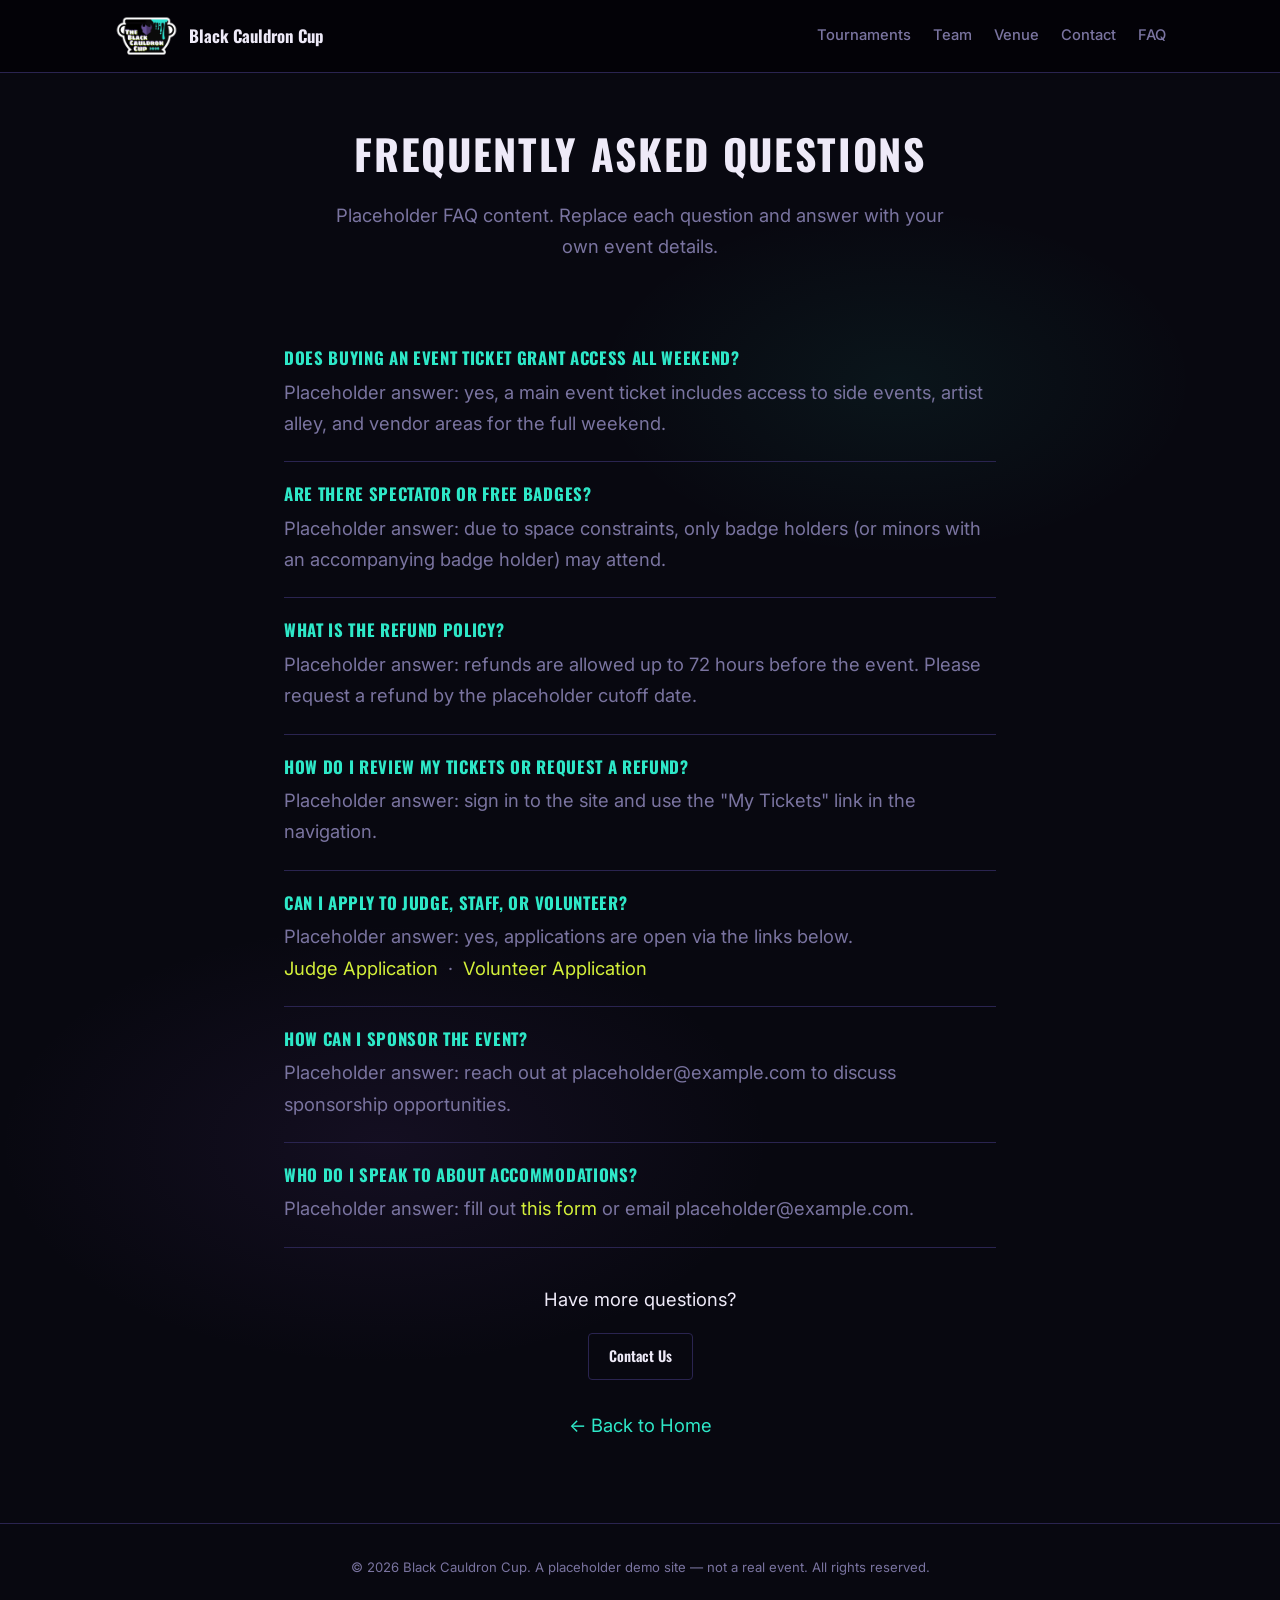
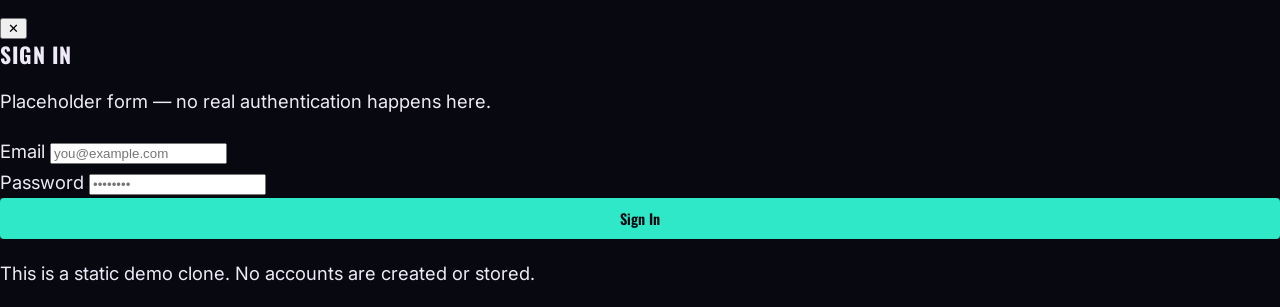
==== faq.html @ 2c7b2440 "initial commit" ====
<!DOCTYPE html>
<html lang="en">
<head>
  <meta charset="UTF-8" />
  <meta name="viewport" content="width=device-width, initial-scale=1.0" />
  <title>FAQ — Black Cauldron Cup (Placeholder Demo)</title>
  <meta name="description" content="Placeholder FAQ page for the Black Cauldron Cup demo clone site." />
  <link rel="preconnect" href="https://fonts.googleapis.com" />
  <link rel="preconnect" href="https://fonts.gstatic.com" crossorigin />
  <link href="https://fonts.googleapis.com/css2?family=Oswald:wght@400;500;600;700&family=Inter:wght@400;500;600&display=swap" rel="stylesheet" />
  <link rel="stylesheet" href="css/styles.css" />
</head>
<body>

  <header class="site-header">
    <nav class="nav-bar">
      <a href="index.html" class="brand">
        <img src="img/bcc_logo_small.png" alt="Black Cauldron Cup logo" class="brand-logo" />
        Black Cauldron Cup
      </a>
      <button class="nav-toggle" aria-label="Toggle navigation">☰</button>
      <div class="nav-links">
        <a href="index.html#tournaments">Tournaments</a>
        <a href="index.html#team">Team</a>
        <a href="index.html#venue">Venue</a>
        <a href="index.html#contact">Contact</a>
        <a href="faq.html">FAQ</a>
      </div>
    </nav>
  </header>

  <section class="page-header container">
    <h1>Frequently Asked Questions</h1>
    <p class="section-subheading">
      Placeholder FAQ content. Replace each question and answer with your own
      event details.
    </p>
  </section>

  <section class="section" style="padding-top: 0;">
    <div class="container" style="max-width: 760px;">

      <div class="faq-item">
        <h3>Does buying an event ticket grant access all weekend?</h3>
        <p>Placeholder answer: yes, a main event ticket includes access to side
           events, artist alley, and vendor areas for the full weekend.</p>
      </div>

      <div class="faq-item">
        <h3>Are there spectator or free badges?</h3>
        <p>Placeholder answer: due to space constraints, only badge holders
           (or minors with an accompanying badge holder) may attend.</p>
      </div>

      <div class="faq-item">
        <h3>What is the refund policy?</h3>
        <p>Placeholder answer: refunds are allowed up to 72 hours before the
           event. Please request a refund by the placeholder cutoff date.</p>
      </div>

      <div class="faq-item">
        <h3>How do I review my tickets or request a refund?</h3>
        <p>Placeholder answer: sign in to the site and use the "My Tickets"
           link in the navigation.</p>
      </div>

      <div class="faq-item">
        <h3>Can I apply to judge, staff, or volunteer?</h3>
        <p>
          Placeholder answer: yes, applications are open via the links below.
        </p>
        <p>
          <a href="#" data-dummy-action="Open Judge Application">Judge Application</a>
          &nbsp;·&nbsp;
          <a href="#" data-dummy-action="Open Volunteer Application">Volunteer Application</a>
        </p>
      </div>

      <div class="faq-item">
        <h3>How can I sponsor the event?</h3>
        <p>Placeholder answer: reach out at placeholder@example.com to discuss
           sponsorship opportunities.</p>
      </div>

      <div class="faq-item">
        <h3>Who do I speak to about accommodations?</h3>
        <p>
          Placeholder answer: fill out
          <a href="#" data-dummy-action="Open Accommodations Form">this form</a>
          or email placeholder@example.com.
        </p>
      </div>

      <p style="text-align:center; margin-top: 36px;">Have more questions?</p>
      <div style="text-align:center;">
        <a href="index.html#contact" class="btn btn-outline">Contact Us</a>
      </div>
      <div style="text-align:center;">
        <a href="index.html" class="back-link">← Back to Home</a>
      </div>
    </div>
  </section>

  <footer class="site-footer">
    <div class="container">
      © 2026 Black Cauldron Cup. A placeholder demo site — not a real event. All rights reserved.
    </div>
  </footer>

  <div class="modal-overlay" id="signin-modal">
    <div class="modal">
      <button class="modal-close" aria-label="Close">✕</button>
      <h3>Sign In</h3>
      <p class="modal-sub">Placeholder form — no real authentication happens here.</p>
      <form>
        <div class="form-field">
          <label for="email">Email</label>
          <input type="email" id="email" placeholder="you@example.com" />
        </div>
        <div class="form-field">
          <label for="password">Password</label>
          <input type="password" id="password" placeholder="••••••••" />
        </div>
        <button type="submit" class="btn btn-primary btn-block">Sign In</button>
      </form>
      <p class="demo-note">This is a static demo clone. No accounts are created or stored.</p>
    </div>
  </div>

  <script src="js/script.js"></script>
</body>
</html>
---- css/styles.css ----
/* ==========================================================================
   Black Cauldron Cup — Demo Site Styles
   ========================================================================== */

:root {
  /* Black Cauldron Cup — derived from the official logo:
     near-black cauldron body, teal drip, purple Maleficent horns,
     yellow-green text outline glow, crisp white fills */
  --color-bg: #080810;
  --color-bg-alt: #0c0b18;
  --color-surface: #111124;
  --color-surface-alt: #171630;
  --color-border: #2a2450;
  --color-text: #eeeaf8;
  --color-text-muted: #7a74a0;

  /* Logo teal — the dripping liquid */
  --color-primary: #2ee8c8;
  --color-primary-dark: #1ab8a0;

  /* Logo yellow-green — text outline glow */
  --color-accent: #d4f03a;
  --color-accent-2: #eeff6e;
  /* brighter pop */

  /* Logo purple — Maleficent horns */
  --color-purple: #6b3fa0;
  --color-purple-light: #9b6dcc;

  /* Teal alias used for links / highlights */
  --color-eerie: #2ee8c8;
  --color-teal: #1ab8a0;

  --radius-sm: 4px;
  --radius-md: 8px;
  --radius-lg: 14px;
  --shadow-md: 0 10px 30px rgba(0, 0, 0, 0.80);
  --max-width: 1100px;
  --font-heading: "Oswald", "Arial Narrow", sans-serif;
  --font-body: "Inter", "Segoe UI", sans-serif;
}

* {
  box-sizing: border-box;
}

html {
  scroll-behavior: smooth;
}

body {
  margin: 0;
  font-family: var(--font-body);
  font-size: 1.15rem;
  background:
    radial-gradient(ellipse 700px 400px at 30% 60%, rgba(107, 63, 160, 0.12), transparent 55%),
    radial-gradient(ellipse 600px 350px at 70% 20%, rgba(46, 232, 200, 0.06), transparent 50%),
    var(--color-bg);
  color: var(--color-text);
  line-height: 1.7;
}

h1,
h2,
h3,
h4 {
  font-family: var(--font-heading);
  font-weight: 700;
  letter-spacing: 0.04em;
  line-height: 1.2;
  margin: 0 0 0.5em;
  text-transform: uppercase;
}

a {
  color: var(--color-eerie);
  text-decoration: none;
}

a:hover {
  color: var(--color-accent-2);
  text-decoration: underline;
}

img {
  max-width: 100%;
  display: block;
}

.container {
  max-width: var(--max-width);
  margin: 0 auto;
  padding: 0 24px;
}

.section {
  padding: 72px 0;
  border-bottom: 1px solid var(--color-border);
}

.section-alt {
  background: var(--color-bg-alt);
}

.section-heading {
  text-align: center;
  margin-bottom: 12px;
  font-size: clamp(2rem, 3.5vw, 2.8rem);
}

.section-subheading {
  text-align: center;
  color: var(--color-text-muted);
  max-width: 640px;
  margin: 0 auto 40px;
}

/* ---------- Placeholder image blocks (no real assets needed) ---------- */
.placeholder-img {
  background: repeating-linear-gradient(135deg,
      var(--color-surface-alt),
      var(--color-surface-alt) 10px,
      var(--color-surface) 10px,
      var(--color-surface) 20px);
  border: 1px dashed var(--color-border);
  border-radius: var(--radius-md);
  display: flex;
  align-items: center;
  justify-content: center;
  color: var(--color-text-muted);
  font-size: 0.85rem;
  letter-spacing: 0.04em;
  text-transform: uppercase;
  text-align: center;
  padding: 8px;
  width: 100%;
}

.placeholder-img.logo-img {
  width: 44px;
  height: 44px;
  border-radius: var(--radius-sm);
  font-size: 0.55rem;
  padding: 2px;
}

/* Real logo images */
.brand-logo {
  height: 44px;
  width: auto;
  display: block;
  object-fit: contain;
}

.placeholder-img.hero-img {
  aspect-ratio: 16 / 7;
}

.placeholder-img.avatar-img {
  width: 120px;
  height: 120px;
  border-radius: 50%;
  margin: 0 auto 16px;
}

.placeholder-img.sponsor-img {
  aspect-ratio: 3 / 2;
}

.placeholder-img.icon-img {
  width: 64px;
  height: 64px;
  border-radius: 50%;
  margin: 0 auto 12px;
  font-size: 0.5rem;
}

/* ---------- Header / Nav ---------- */
.site-header {
  position: sticky;
  top: 0;
  z-index: 50;
  background: rgba(4, 3, 8, 0.95);
  backdrop-filter: blur(8px);
  border-bottom: 1px solid var(--color-border);
}

.nav-bar {
  max-width: var(--max-width);
  margin: 0 auto;
  padding: 14px 24px;
  display: flex;
  align-items: center;
  justify-content: space-between;
  gap: 16px;
}

.brand {
  display: flex;
  align-items: center;
  gap: 10px;
  font-family: var(--font-heading);
  font-weight: 700;
  font-size: 1.05rem;
  color: var(--color-text);
}

.brand:hover {
  text-decoration: none;
  opacity: 0.9;
}

.nav-toggle {
  display: none;
  background: none;
  border: 1px solid var(--color-border);
  border-radius: var(--radius-sm);
  color: var(--color-text);
  font-size: 1.2rem;
  padding: 6px 10px;
  cursor: pointer;
}

.nav-links {
  display: flex;
  align-items: center;
  gap: 22px;
  flex-wrap: wrap;
}

.nav-links a {
  color: var(--color-text-muted);
  font-size: 0.92rem;
  font-weight: 500;
}

.nav-links a:hover {
  color: var(--color-text);
  text-decoration: none;
}

.btn {
  display: inline-block;
  border: none;
  border-radius: var(--radius-sm);
  padding: 10px 20px;
  font-family: var(--font-heading);
  font-weight: 600;
  font-size: 0.9rem;
  cursor: pointer;
  text-align: center;
  transition: transform 0.15s ease, opacity 0.15s ease;
}

.btn:hover {
  transform: translateY(-1px);
  text-decoration: none;
}

.btn:active {
  transform: translateY(0);
}

.btn-primary {
  background: var(--color-primary);
  color: #080810;
}

.btn-primary:hover {
  background: var(--color-primary-dark);
  color: #080810;
}

.btn-outline {
  background: transparent;
  border: 1px solid var(--color-border);
  color: var(--color-text);
}

.btn-outline:hover {
  border-color: var(--color-primary);
}

.btn-accent {
  background: var(--color-accent);
  color: #04030a;
}

.btn-sm {
  padding: 7px 14px;
  font-size: 0.8rem;
}

.btn-block {
  width: 100%;
}

.btn[disabled] {
  opacity: 0.55;
  cursor: not-allowed;
}

/* ---------- Hero (full-bleed gradient + texture) ---------- */
.hero {
  position: relative;
  min-height: 100vh;
  display: flex;
  align-items: flex-start;
  justify-content: center;
  text-align: center;
  overflow: hidden;

  /* Base gradient — deep purple-black to near-black */
  background:
    repeating-linear-gradient(0deg,
      transparent,
      transparent 3px,
      rgba(46, 232, 200, 0.035) 3px,
      rgba(46, 232, 200, 0.035) 4px),
    linear-gradient(160deg,
      #0a0820 0%,
      #130e30 25%,
      #1a0f3a 45%,
      #0d1a28 70%,
      #060c18 100%);
}

/* Radial glow in the centre — teal cauldron light */
.hero::before {
  content: '';
  position: absolute;
  inset: 0;
  background:
    radial-gradient(ellipse 65% 55% at 50% 55%,
      rgba(46, 232, 200, 0.12) 0%,
      rgba(107, 63, 160, 0.15) 45%,
      transparent 75%);
  pointer-events: none;
  z-index: 0;
}

/* Dark gradient overlay for legibility */
.hero-overlay {
  position: absolute;
  inset: 0;
  background:
    linear-gradient(to bottom,
      rgba(8, 8, 16, 0.45) 0%,
      rgba(8, 8, 16, 0.10) 40%,
      rgba(8, 8, 16, 0.55) 100%);
  z-index: 1;
}

/* Text / content layer */
.hero-content {
  position: relative;
  z-index: 2;
  max-width: 1000px;
  width: 100%;
  padding: 100px 32px 64px;
  /* top clears the sticky nav with breathing room */
  display: flex;
  flex-direction: column;
  align-items: center;
}

.hero-logo {
  width: min(560px, 85vw);
  height: auto;
  margin-bottom: 24px;
  filter: drop-shadow(0 0 32px rgba(46, 232, 200, 0.40)) drop-shadow(0 0 12px rgba(107, 63, 160, 0.50));
}

.hero h1 {
  font-size: clamp(2.4rem, 5.5vw, 3.8rem);
  background: linear-gradient(120deg, var(--color-accent-2) 0%, var(--color-primary) 50%, var(--color-accent) 100%);
  -webkit-background-clip: text;
  background-clip: text;
  color: transparent;
  margin: 0 0 12px;
  text-shadow: none;
  filter: drop-shadow(0 0 24px rgba(46, 232, 200, 0.50));
  -webkit-text-stroke: 1.5px rgba(0, 0, 0, 0.65);
  paint-order: stroke fill;
}

.hero-eyebrow {
  color: var(--color-accent);
  font-weight: 600;
  font-style: italic;
  letter-spacing: 0.08em;
  text-transform: uppercase;
  font-size: 0.85rem;
  margin-bottom: 16px;
  text-shadow: 0 1px 6px rgba(0, 0, 0, 0.7);
}

.hero p.tagline {
  max-width: 580px;
  margin: 0 auto 12px;
  color: rgba(238, 234, 248, 0.80);
  font-size: 1.12rem;
  text-shadow: 0 1px 8px rgba(0, 0, 0, 0.7);
}

.hero .meta {
  font-weight: 600;
  color: var(--color-primary);
  margin-bottom: 0;
  text-shadow: 0 0 12px rgba(46, 232, 200, 0.5);
  font-size: 1rem;
  letter-spacing: 0.04em;
}

/* ---------- Notice banner ---------- */
.notice {
  background: rgba(133, 198, 32, 0.09);
  border: 1px solid var(--color-primary);
  color: var(--color-eerie);
  border-radius: var(--radius-sm);
  padding: 12px 18px;
  text-align: center;
  font-size: 0.9rem;
  max-width: 720px;
  margin: 0 auto 36px;
}

/* ---------- Cards / Grids ---------- */
.grid {
  display: grid;
  gap: 24px;
}

.grid-2 {
  grid-template-columns: repeat(auto-fit, minmax(320px, 1fr));
}

.grid-3 {
  grid-template-columns: repeat(auto-fit, minmax(280px, 1fr));
}

.grid-4 {
  grid-template-columns: repeat(auto-fit, minmax(180px, 1fr));
}

.grid-5 {
  grid-template-columns: repeat(auto-fit, minmax(150px, 1fr));
}

.card {
  background: linear-gradient(160deg, var(--color-surface-alt) 0%, var(--color-surface) 100%);
  border: 1px solid var(--color-border);
  border-radius: var(--radius-lg);
  padding: 26px;
  box-shadow: var(--shadow-md);
  transition: border-color 0.2s ease, box-shadow 0.2s ease;
}

.card:hover {
  border-color: rgba(133, 198, 32, 0.35);
  box-shadow: 0 10px 30px rgba(0, 0, 0, 0.75), 0 0 16px rgba(133, 198, 32, 0.08);
}

.event-card .prize {
  display: inline-block;
  background: rgba(133, 198, 32, 0.15);
  color: var(--color-eerie);
  font-weight: 700;
  padding: 4px 12px;
  border-radius: 999px;
  font-size: 0.85rem;
  margin: 10px 0 16px;
}

.event-card .event-time {
  color: var(--color-text-muted);
  font-size: 0.9rem;
  margin-bottom: 4px;
}

.side-event-card {
  background: var(--color-surface-alt);
  border: 1px solid var(--color-border);
  border-radius: var(--radius-md);
  padding: 18px;
}

.side-event-card .price {
  color: var(--color-accent);
  font-weight: 700;
  float: right;
}

.side-event-card ul {
  margin: 10px 0 0;
  padding-left: 18px;
  color: var(--color-text-muted);
  font-size: 0.85rem;
}

.person-card {
  text-align: center;
}

.person-card h4 {
  margin-bottom: 2px;
}

.person-card .role {
  color: var(--color-text-muted);
  font-size: 0.85rem;
}

.sponsor-card {
  text-align: center;
}

.sponsor-card .sponsor-name {
  margin-top: 10px;
  font-size: 0.9rem;
  color: var(--color-text-muted);
}

.vendor-option {
  text-align: center;
  display: flex;
  flex-direction: column;
}

.vendor-option .price {
  font-size: 2rem;
  font-weight: 700;
  color: var(--color-accent);
  margin: 6px 0 14px;
}

.vendor-option ul {
  text-align: left;
  color: var(--color-text-muted);
  font-size: 0.85rem;
  margin: 0 0 20px;
  padding-left: 18px;
  flex-grow: 1;
}

/* ---------- Venue ---------- */
.venue-details {
  display: grid;
  grid-template-columns: 1fr 1fr;
  gap: 32px;
  align-items: start;
}

@media (max-width: 760px) {
  .venue-details {
    grid-template-columns: 1fr;
  }
}

.venue-address {
  color: var(--color-text-muted);
  margin-bottom: 20px;
}

.hotel-block {
  background: var(--color-surface);
  border: 1px solid var(--color-border);
  border-radius: var(--radius-md);
  padding: 20px;
}

.hotel-block dl {
  display: grid;
  grid-template-columns: auto 1fr;
  gap: 6px 14px;
  margin: 0;
  font-size: 0.88rem;
}

.hotel-block dt {
  color: var(--color-text-muted);
}

.hotel-block dd {
  margin: 0;
}

/* ---------- Contact ---------- */
.contact-box {
  text-align: center;
  max-width: 640px;
  margin: 0 auto;
}

.contact-email {
  display: inline-block;
  color: var(--color-primary);
  font-size: 1.2rem;
  font-weight: 600;
  letter-spacing: 0.02em;
  text-decoration: none;
  border-bottom: 2px solid rgba(46, 232, 200, 0.4);
  padding-bottom: 2px;
  transition: color 0.2s ease, border-color 0.2s ease, text-shadow 0.2s ease;
}

.contact-email:hover {
  color: var(--color-accent-2);
  border-color: var(--color-accent);
  text-decoration: none;
  text-shadow: 0 0 14px rgba(46, 232, 200, 0.55);
}

.social-links {
  display: flex;
  justify-content: center;
  gap: 14px;
  margin-top: 24px;
  flex-wrap: wrap;
}

.social-links a {
  border: 1px solid var(--color-border);
  border-radius: 999px;
  padding: 8px 18px;
  color: var(--color-text);
  font-size: 0.85rem;
}

.social-links a:hover {
  border-color: var(--color-eerie);
  color: var(--color-eerie);
  text-decoration: none;
}

/* ---------- Footer ---------- */
.site-footer {
  text-align: center;
  padding: 32px 0;
  color: var(--color-text-muted);
  font-size: 0.82rem;
}

.site-footer a {
  color: var(--color-text-muted);
}



/* ---------- Toast ---------- */
.toast {
  position: fixed;
  bottom: 24px;
  left: 50%;
  transform: translateX(-50%) translateY(20px);
  background: var(--color-surface-alt);
  border: 1px solid var(--color-eerie);
  color: var(--color-text);
  padding: 12px 22px;
  border-radius: var(--radius-sm);
  font-size: 0.88rem;
  z-index: 300;
  opacity: 0;
  pointer-events: none;
  transition: opacity 0.25s ease, transform 0.25s ease;
  box-shadow: var(--shadow-md);
}

.toast.show {
  opacity: 1;
  transform: translateX(-50%) translateY(0);
}

/* ---------- Page header (FAQ / Vendor pages) ---------- */
.page-header {
  padding: 56px 0 24px;
  text-align: center;
}

.page-header h1 {
  font-size: clamp(1.8rem, 4vw, 2.6rem);
}

.faq-item {
  border-bottom: 1px solid var(--color-border);
  padding: 22px 0;
}

.faq-item h3 {
  color: var(--color-eerie);
  font-size: 1.05rem;
}

.faq-item p {
  color: var(--color-text-muted);
  margin: 0;
}

.faq-item a {
  color: var(--color-accent);
}

.back-link {
  display: inline-block;
  margin: 30px 0 10px;
}

.loading-msg {
  text-align: center;
  color: var(--color-text-muted);
  padding: 40px 0;
}

/* ---------- Responsive nav ---------- */
@media (max-width: 860px) {
  .nav-toggle {
    display: inline-block;
  }

  .nav-links {
    position: absolute;
    top: 100%;
    left: 0;
    right: 0;
    background: var(--color-bg-alt);
    border-bottom: 1px solid var(--color-border);
    flex-direction: column;
    align-items: flex-start;
    padding: 16px 24px;
    display: none;
    gap: 14px;
  }

  .nav-links.open {
    display: flex;
  }
}

/* ---------- Event card action row ---------- */
.event-card-actions {
  display: flex;
  gap: 10px;
  margin-top: auto;
  padding-top: 18px;
}

.event-card-actions .btn {
  flex: 1;
}

/* Make event cards flex-column so actions always sit at the bottom */
.event-card {
  display: flex;
  flex-direction: column;
}

.event-card p {
  flex-grow: 1;
}

/* ---------- Event Detail Popovers ---------- */
.popover-overlay {
  position: fixed;
  inset: 0;
  background: rgba(8, 8, 16, 0.88);
  display: none;
  align-items: center;
  justify-content: center;
  z-index: 200;
  padding: 20px;
  backdrop-filter: blur(4px);
}

.popover-overlay.open {
  display: flex;
}

.popover-box {
  background: linear-gradient(160deg, var(--color-surface-alt) 0%, var(--color-surface) 100%);
  border: 1px solid var(--color-border);
  border-radius: var(--radius-lg);
  padding: 32px 36px;
  width: 100%;
  max-width: 560px;
  max-height: 88vh;
  overflow-y: auto;
  position: relative;
  box-shadow: 0 24px 60px rgba(0, 0, 0, 0.85), 0 0 0 1px rgba(46, 232, 200, 0.08);
  animation: popoverIn 0.22s ease;
}

@keyframes popoverIn {
  from {
    opacity: 0;
    transform: translateY(16px) scale(0.97);
  }

  to {
    opacity: 1;
    transform: translateY(0) scale(1);
  }
}

.popover-box h3 {
  font-size: 1.2rem;
  margin-bottom: 20px;
  color: var(--color-primary);
  padding-right: 28px;
  /* room for close button */
}

.popover-close {
  position: absolute;
  top: 18px;
  right: 18px;
  background: none;
  border: none;
  color: var(--color-text-muted);
  font-size: 1.1rem;
  cursor: pointer;
  line-height: 1;
  transition: color 0.15s;
}

.popover-close:hover {
  color: var(--color-text);
}

/* Key / Value info grid */
.popover-info {
  display: grid;
  grid-template-columns: auto 1fr;
  gap: 8px 16px;
  margin: 0 0 24px;
  font-size: 0.92rem;
}

.popover-info dt {
  color: var(--color-text-muted);
  font-weight: 600;
  white-space: nowrap;
}

.popover-info dd {
  margin: 0;
  color: var(--color-text);
}

.popover-info a {
  color: var(--color-primary);
}

/* Prize structure heading */
.popover-prize-heading {
  font-size: 0.95rem;
  text-transform: uppercase;
  letter-spacing: 0.07em;
  color: var(--color-accent);
  border-top: 1px solid var(--color-border);
  padding-top: 16px;
  margin: 0 0 12px;
}

/* Outer prize list */
.popover-prizes {
  list-style: none;
  padding: 0;
  margin: 0;
  display: flex;
  flex-direction: column;
  gap: 10px;
  font-size: 0.9rem;
}

.popover-prizes>li>strong {
  display: block;
  color: var(--color-text);
  margin-bottom: 4px;
}

/* Inner bullet list */
.popover-prizes ul {
  margin: 0;
  padding-left: 18px;
  color: var(--color-text-muted);
}

.popover-prizes ul li {
  margin-bottom: 2px;
}

@media (max-width: 600px) {
  .popover-box {
    padding: 24px 20px;
  }

  .event-card-actions {
    flex-direction: column;
  }
}

/* ---------- Popover section divider (Day 1 → Day 2) ---------- */
.popover-section-divider {
  grid-column: 1 / -1;          /* span both dt and dd columns */
  display: flex;
  align-items: center;
  gap: 10px;
  margin: 10px 0 6px;
}

.popover-section-divider::before,
.popover-section-divider::after {
  content: '';
  flex: 1;
  height: 1px;
  background: linear-gradient(to right,
    transparent,
    var(--color-primary) 30%,
    var(--color-primary) 70%,
    transparent
  );
  opacity: 0.45;
}

.popover-section-divider span {
  font-family: var(--font-heading);
  font-size: 0.72rem;
  font-weight: 600;
  letter-spacing: 0.12em;
  text-transform: uppercase;
  color: var(--color-primary);
  white-space: nowrap;
  opacity: 0.85;
}

/* ---------- On Demand Events card ---------- */
.ode-card {
  /* Span 2 columns in the 3-col tournament grid */
  grid-column: span 2;

  /* Override standard card border with a dashed teal border */
  border: 2px dashed rgba(46, 232, 200, 0.45) !important;
  background: linear-gradient(160deg,
    rgba(46, 232, 200, 0.04) 0%,
    var(--color-surface) 100%
  ) !important;
  padding: 28px 32px;
}

.ode-header {
  margin-bottom: 20px;
}

.ode-header h3 {
  color: var(--color-primary);
  margin-bottom: 4px;
  font-size: 1.5rem;
}

.ode-subtitle {
  color: var(--color-primary);
  opacity: 0.65;
  font-size: 0.9rem;
  margin: 0;
  font-style: italic;
}

/* Row list */
.ode-event-list {
  display: flex;
  flex-direction: column;
}

.ode-event-row {
  display: flex;
  align-items: center;
  justify-content: space-between;
  gap: 16px;
  padding: 14px 0;
  border-top: 1px solid var(--color-border);
}

.ode-event-row:last-child {
  border-bottom: 1px solid var(--color-border);
}

.ode-event-info {
  display: flex;
  flex-direction: column;
  gap: 3px;
}

.ode-event-name {
  font-family: var(--font-heading);
  font-size: 1.05rem;
  font-weight: 600;
  color: var(--color-text);
  letter-spacing: 0.03em;
}

.ode-event-detail {
  font-size: 0.82rem;
  color: var(--color-text-muted);
  line-height: 1.4;
}

.ode-event-price {
  font-family: var(--font-heading);
  font-size: 1.15rem;
  font-weight: 700;
  color: var(--color-primary);
  white-space: nowrap;
  flex-shrink: 0;
}

.ode-footer {
  margin: 18px 0 0;
  font-size: 0.82rem;
  color: var(--color-text-muted);
  font-style: italic;
}
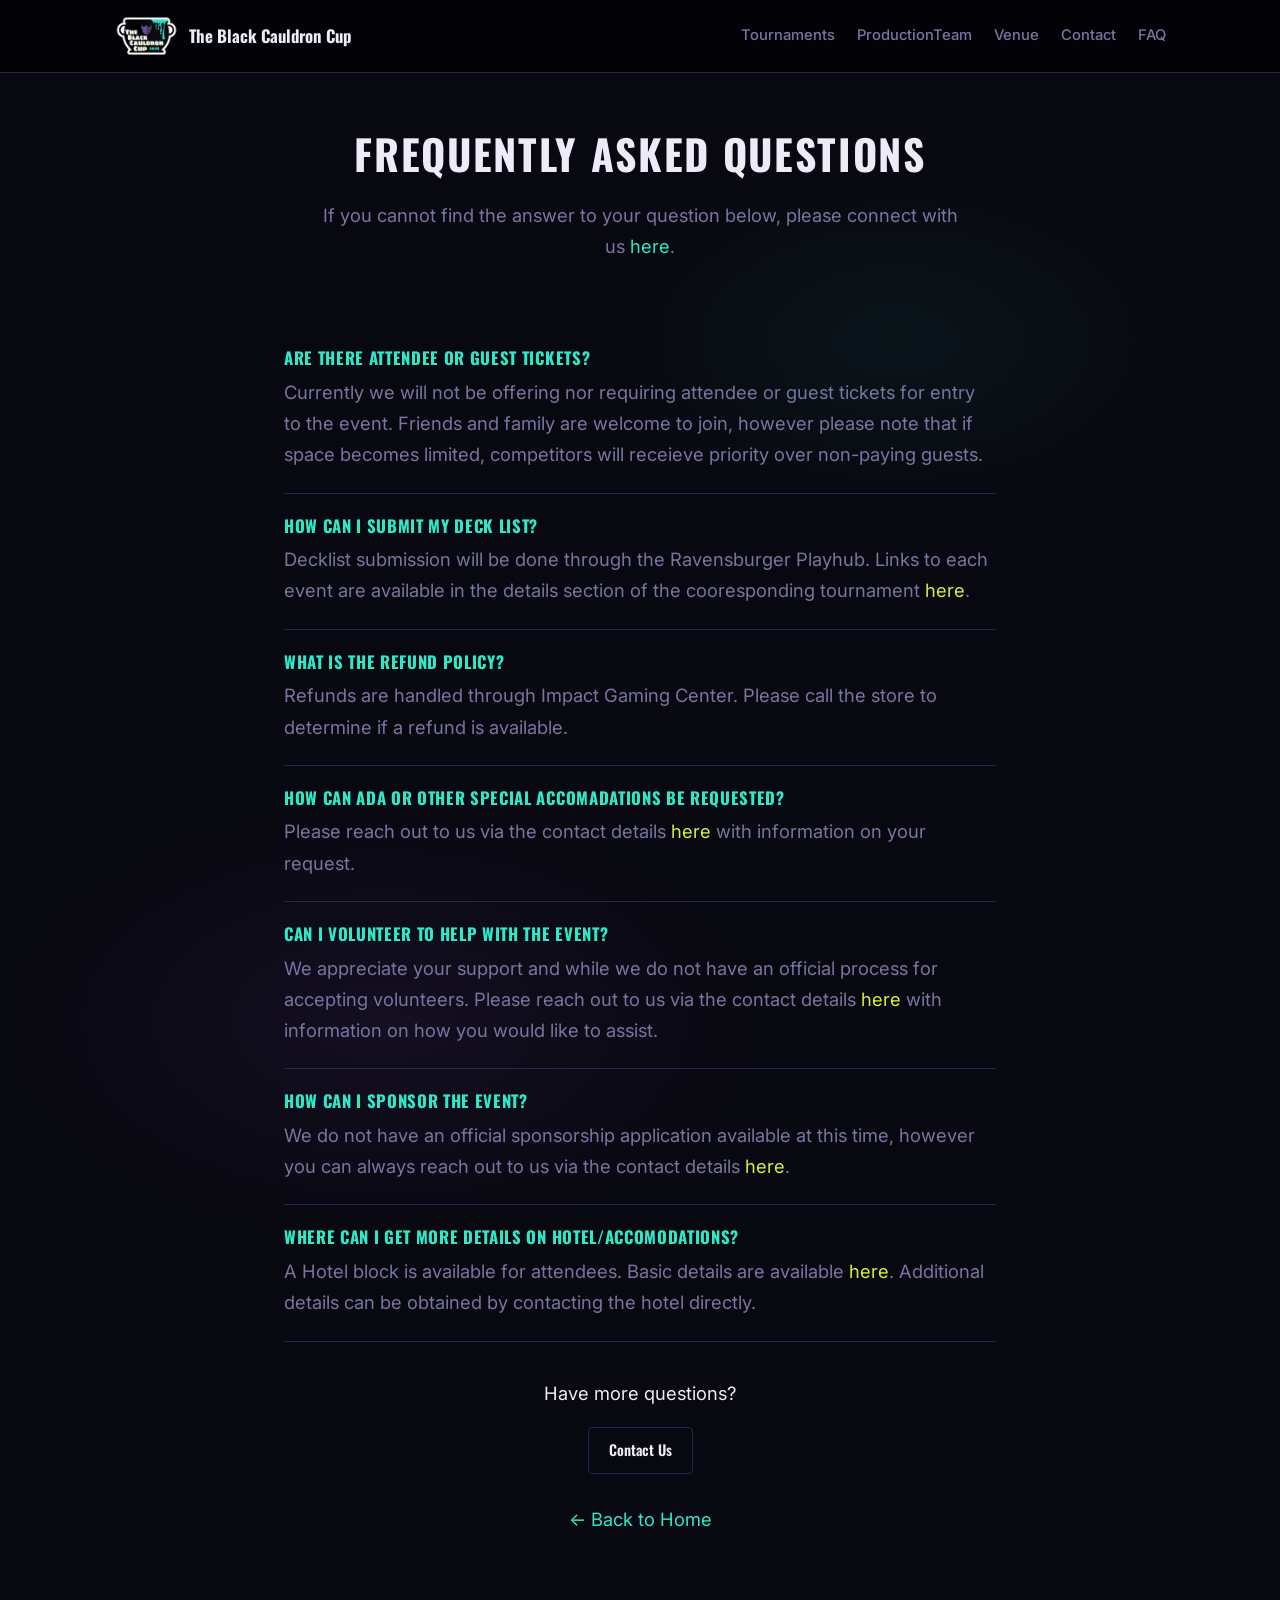
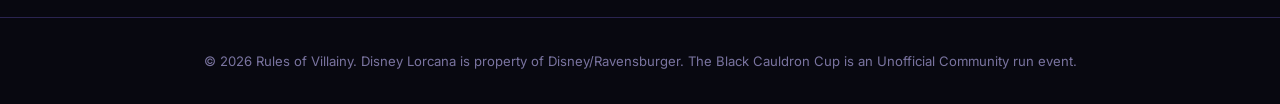
==== commit 56f544ce: "draft 1" ====
--- a/faq.html
+++ b/faq.html
@@ -1,5 +1,6 @@
 <!DOCTYPE html>
 <html lang="en">
+
 <head>
   <meta charset="UTF-8" />
   <meta name="viewport" content="width=device-width, initial-scale=1.0" />
@@ -7,21 +8,24 @@
   <meta name="description" content="Placeholder FAQ page for the Black Cauldron Cup demo clone site." />
   <link rel="preconnect" href="https://fonts.googleapis.com" />
   <link rel="preconnect" href="https://fonts.gstatic.com" crossorigin />
-  <link href="https://fonts.googleapis.com/css2?family=Oswald:wght@400;500;600;700&family=Inter:wght@400;500;600&display=swap" rel="stylesheet" />
+  <link
+    href="https://fonts.googleapis.com/css2?family=Oswald:wght@400;500;600;700&family=Inter:wght@400;500;600&display=swap"
+    rel="stylesheet" />
   <link rel="stylesheet" href="css/styles.css" />
 </head>
+
 <body>
 
   <header class="site-header">
     <nav class="nav-bar">
       <a href="index.html" class="brand">
         <img src="img/bcc_logo_small.png" alt="Black Cauldron Cup logo" class="brand-logo" />
-        Black Cauldron Cup
+        The Black Cauldron Cup
       </a>
       <button class="nav-toggle" aria-label="Toggle navigation">☰</button>
       <div class="nav-links">
         <a href="index.html#tournaments">Tournaments</a>
-        <a href="index.html#team">Team</a>
+        <a href="index.html#team">ProductionTeam</a>
         <a href="index.html#venue">Venue</a>
         <a href="index.html#contact">Contact</a>
         <a href="faq.html">FAQ</a>
@@ -32,8 +36,8 @@
   <section class="page-header container">
     <h1>Frequently Asked Questions</h1>
     <p class="section-subheading">
-      Placeholder FAQ content. Replace each question and answer with your own
-      event details.
+      If you cannot find the answer to your question below, please connect with us <a
+        href="index.html#contact">here</a>.
     </p>
   </section>
 
@@ -41,53 +45,57 @@
     <div class="container" style="max-width: 760px;">
 
       <div class="faq-item">
-        <h3>Does buying an event ticket grant access all weekend?</h3>
-        <p>Placeholder answer: yes, a main event ticket includes access to side
-           events, artist alley, and vendor areas for the full weekend.</p>
+        <h3>Are there Attendee or Guest tickets?</h3>
+        <p>Currently we will not be offering nor requiring attendee or guest tickets for entry to the event.
+          Friends and family are welcome to join, however please note that if space becomes limited, competitors will
+          receieve priority over non-paying guests.
+        </p>
       </div>
 
       <div class="faq-item">
-        <h3>Are there spectator or free badges?</h3>
-        <p>Placeholder answer: due to space constraints, only badge holders
-           (or minors with an accompanying badge holder) may attend.</p>
+        <h3>How can I submit my deck list?</h3>
+        <p> Decklist submission will be done through the Ravensburger Playhub. Links to each event are available in the
+          details section
+          of the cooresponding tournament <a href="index.html#tournaments">here</a>.</p>
       </div>
 
       <div class="faq-item">
         <h3>What is the refund policy?</h3>
-        <p>Placeholder answer: refunds are allowed up to 72 hours before the
-           event. Please request a refund by the placeholder cutoff date.</p>
+        <p>Refunds are handled through Impact Gaming Center. Please call the store to determine if a refund is
+          available.</p>
       </div>
 
       <div class="faq-item">
-        <h3>How do I review my tickets or request a refund?</h3>
-        <p>Placeholder answer: sign in to the site and use the "My Tickets"
-           link in the navigation.</p>
+        <h3>How can ADA or other special accomadations be requested?</h3>
+        <p>Please reach out to us via the contact details <a href="index.html#contact">here</a> with information on your
+          request.
+
+        </p>
       </div>
 
       <div class="faq-item">
-        <h3>Can I apply to judge, staff, or volunteer?</h3>
+        <h3>Can I volunteer to help with the event?</h3>
         <p>
-          Placeholder answer: yes, applications are open via the links below.
-        </p>
-        <p>
-          <a href="#" data-dummy-action="Open Judge Application">Judge Application</a>
-          &nbsp;·&nbsp;
-          <a href="#" data-dummy-action="Open Volunteer Application">Volunteer Application</a>
+          We appreciate your support and while we do not have an official process for accepting volunteers.
+          Please reach out to us via the contact details <a href="index.html#contact">here</a> with
+          information on how you would like to assist.
         </p>
       </div>
 
       <div class="faq-item">
         <h3>How can I sponsor the event?</h3>
-        <p>Placeholder answer: reach out at placeholder@example.com to discuss
-           sponsorship opportunities.</p>
+        <p>We do not have an official sponsorship application available at this time, however you can always reach
+          out to us via the contact details <a href="index.html#contact">here</a>.
+        </p>
       </div>
 
       <div class="faq-item">
-        <h3>Who do I speak to about accommodations?</h3>
+        <h3>Where can I get more details on Hotel/Accomodations?</h3>
         <p>
-          Placeholder answer: fill out
-          <a href="#" data-dummy-action="Open Accommodations Form">this form</a>
-          or email placeholder@example.com.
+          A Hotel block is available for attendees. Basic details are available <a href="index.html#Venue">here</a>.
+          Additional details can
+          be obtained by contacting the hotel directly.
+
         </p>
       </div>
 
@@ -103,30 +111,13 @@
 
   <footer class="site-footer">
     <div class="container">
-      © 2026 Black Cauldron Cup. A placeholder demo site — not a real event. All rights reserved.
+      © 2026 Rules of Villainy. Disney Lorcana is property of Disney/Ravensburger. The Black Cauldron Cup is an
+      Unofficial Community run event.
     </div>
   </footer>
 
-  <div class="modal-overlay" id="signin-modal">
-    <div class="modal">
-      <button class="modal-close" aria-label="Close">✕</button>
-      <h3>Sign In</h3>
-      <p class="modal-sub">Placeholder form — no real authentication happens here.</p>
-      <form>
-        <div class="form-field">
-          <label for="email">Email</label>
-          <input type="email" id="email" placeholder="you@example.com" />
-        </div>
-        <div class="form-field">
-          <label for="password">Password</label>
-          <input type="password" id="password" placeholder="••••••••" />
-        </div>
-        <button type="submit" class="btn btn-primary btn-block">Sign In</button>
-      </form>
-      <p class="demo-note">This is a static demo clone. No accounts are created or stored.</p>
-    </div>
-  </div>
 
   <script src="js/script.js"></script>
 </body>
-</html>
+
+</html>
--- a/css/styles.css
+++ b/css/styles.css
@@ -889,9 +889,35 @@
   margin-bottom: 2px;
 }
 
-@media (max-width: 600px) {
+@media (max-width: 768px) {
+
+  /* --- Tournament grid: one card per row on phones/small tablets --- */
+  .grid-3 {
+    grid-template-columns: 1fr !important;
+  }
+
+  /* ODE card: reset the 2-col span so it fits in the single-column grid */
+  .ode-card {
+    grid-column: span 1 !important;
+  }
+
+  /* --- Popover: prevent horizontal scrolling, bottom-sheet style --- */
+  .popover-overlay {
+    padding: 12px;
+    align-items: flex-end;
+  }
+
   .popover-box {
-    padding: 24px 20px;
+    padding: 24px 18px;
+    max-width: 100%;
+    width: 100%;
+    max-height: 85vh;
+    border-radius: var(--radius-lg) var(--radius-lg) 0 0;
+  }
+
+  /* Allow dt labels to wrap so long text doesn't cause overflow */
+  .popover-info dt {
+    white-space: normal;
   }
 
   .event-card-actions {
@@ -901,7 +927,8 @@
 
 /* ---------- Popover section divider (Day 1 → Day 2) ---------- */
 .popover-section-divider {
-  grid-column: 1 / -1;          /* span both dt and dd columns */
+  grid-column: 1 / -1;
+  /* span both dt and dd columns */
   display: flex;
   align-items: center;
   gap: 10px;
@@ -914,11 +941,10 @@
   flex: 1;
   height: 1px;
   background: linear-gradient(to right,
-    transparent,
-    var(--color-primary) 30%,
-    var(--color-primary) 70%,
-    transparent
-  );
+      transparent,
+      var(--color-primary) 30%,
+      var(--color-primary) 70%,
+      transparent);
   opacity: 0.45;
 }
 
@@ -936,14 +962,13 @@
 /* ---------- On Demand Events card ---------- */
 .ode-card {
   /* Span 2 columns in the 3-col tournament grid */
-  grid-column: span 2;
+  grid-column: span 1;
 
   /* Override standard card border with a dashed teal border */
   border: 2px dashed rgba(46, 232, 200, 0.45) !important;
   background: linear-gradient(160deg,
-    rgba(46, 232, 200, 0.04) 0%,
-    var(--color-surface) 100%
-  ) !important;
+      rgba(46, 232, 200, 0.04) 0%,
+      var(--color-surface) 100%) !important;
   padding: 28px 32px;
 }
 
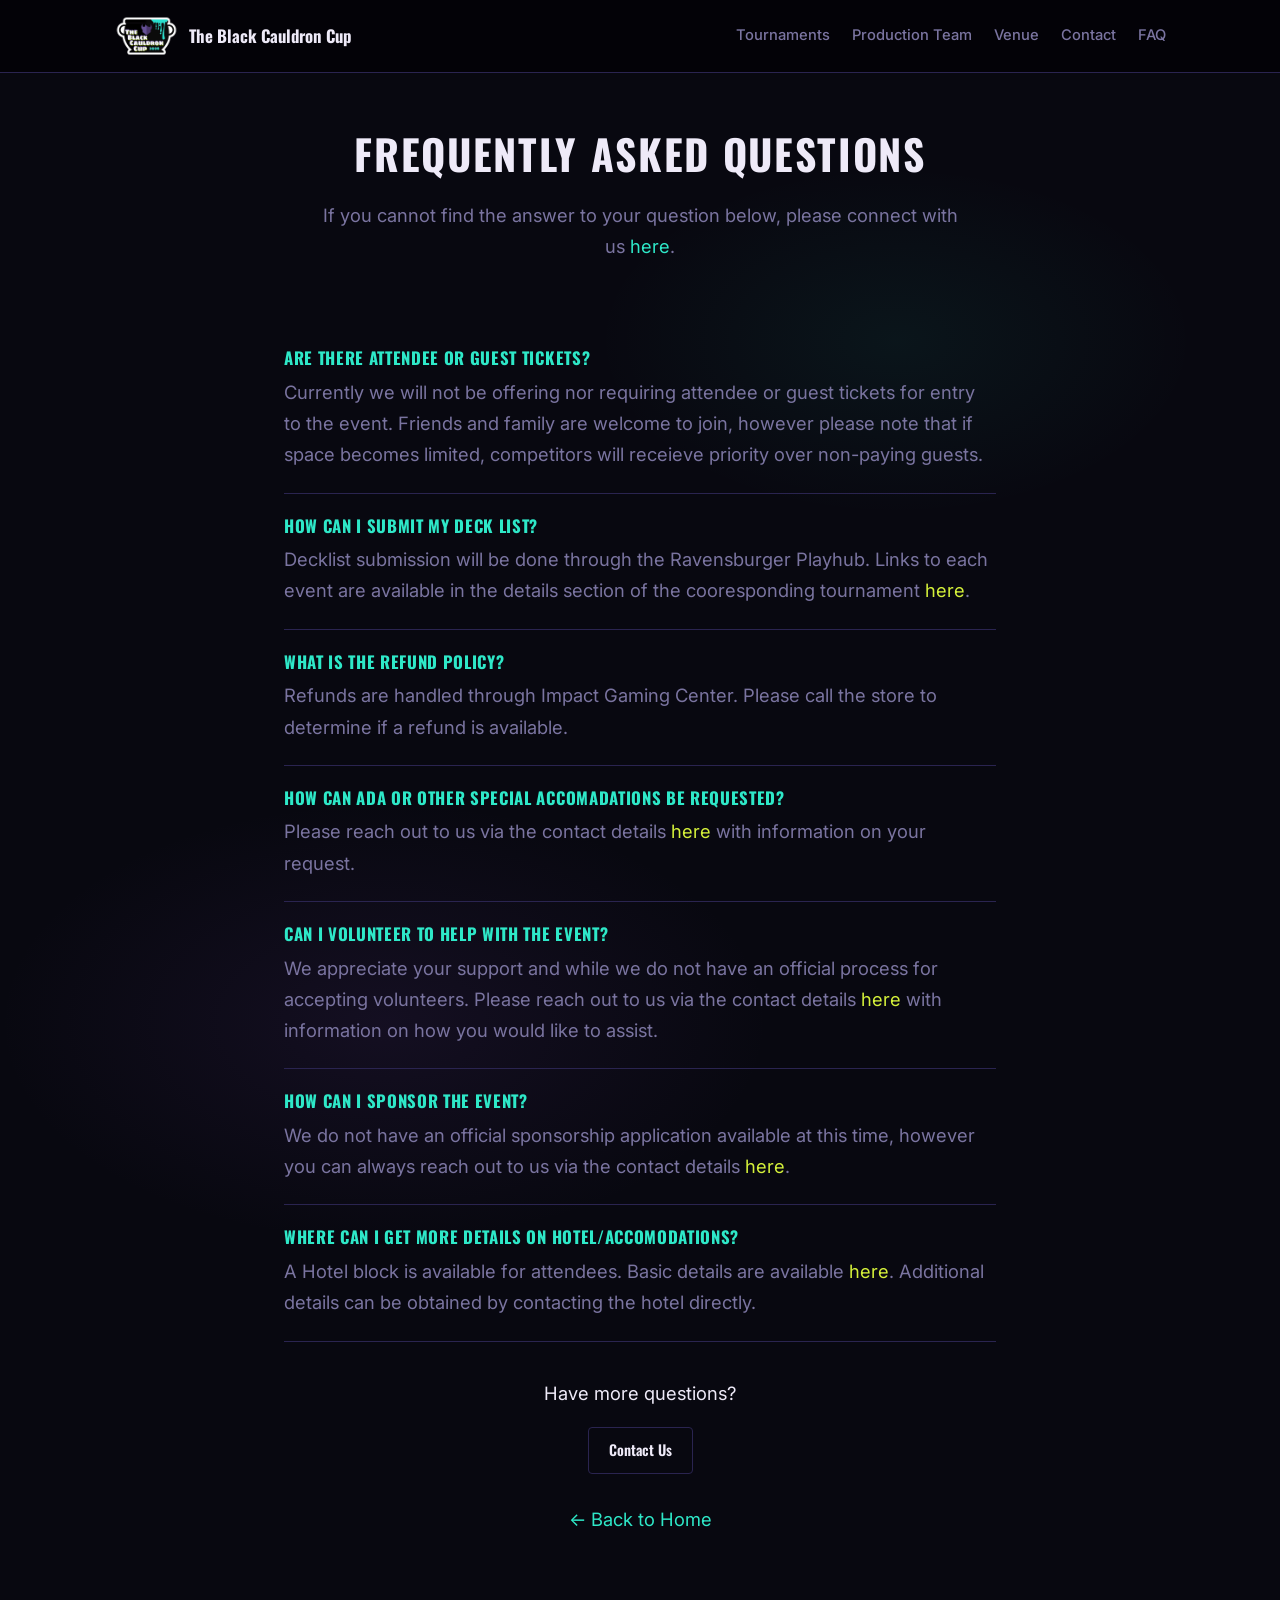
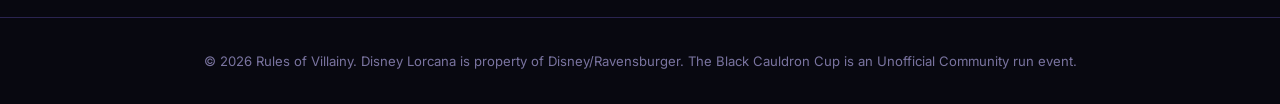
==== commit 7750422b: "fixes" ====
--- a/faq.html
+++ b/faq.html
@@ -25,7 +25,7 @@
       <button class="nav-toggle" aria-label="Toggle navigation">☰</button>
       <div class="nav-links">
         <a href="index.html#tournaments">Tournaments</a>
-        <a href="index.html#team">ProductionTeam</a>
+        <a href="index.html#team">Production Team</a>
         <a href="index.html#venue">Venue</a>
         <a href="index.html#contact">Contact</a>
         <a href="faq.html">FAQ</a>
